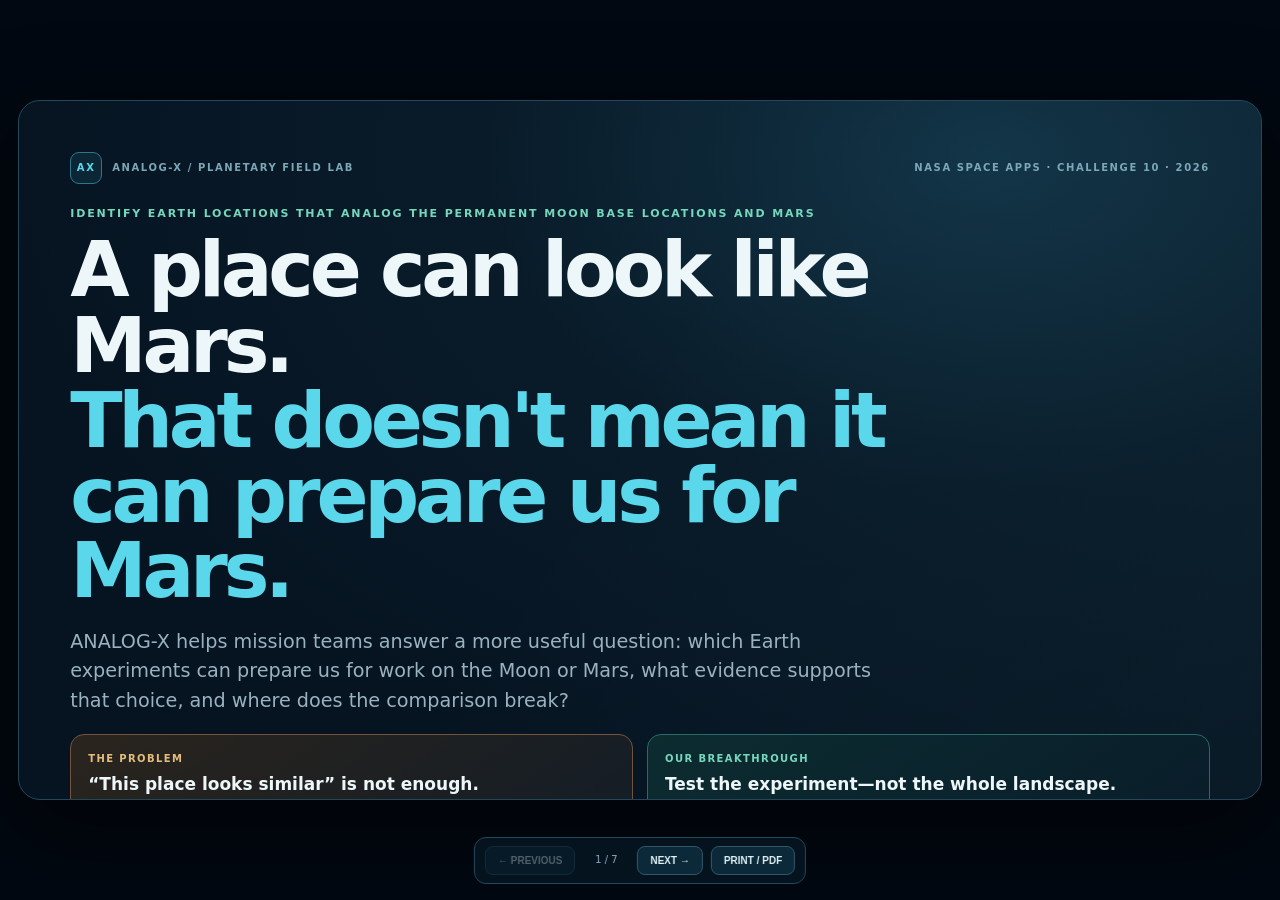
==== demo.html @ 2f02814d "Update demo deck with global discovery and field validation workflow" ====
<!doctype html>
<html lang="en">
<head>
<meta charset="utf-8">
<meta name="viewport" content="width=device-width,initial-scale=1">
<title>ANALOG-X | NASA Space Apps 2026 Demo</title>
<style>
:root{--bg:#061321;--panel:#0a1e2d;--panel2:#0d2637;--line:#1d4358;--text:#edf6f8;--muted:#9ab2bf;--cyan:#5bd7eb;--mint:#75d8bd;--gold:#e4bd7d;--red:#e9a18d}
*{box-sizing:border-box}body{margin:0;background:#020811;color:var(--text);font:clamp(13px,1.15vw,17px)/1.45 Inter,system-ui,-apple-system,"Segoe UI",sans-serif}
.deck{min-height:100svh;display:grid;place-items:center;padding:18px}.slide{display:none;position:relative;overflow:hidden;width:min(1280px,100%);aspect-ratio:16/9;min-height:620px;max-height:calc(100svh - 36px);padding:clamp(30px,4vw,64px);border:1px solid #244759;border-radius:22px;background:radial-gradient(ellipse at 78% 8%,#123447 0,#091b29 37%,#061321 78%);box-shadow:0 28px 90px #0009}.slide.active{display:flex;flex-direction:column}
.slide:before{content:"";position:absolute;inset:0;pointer-events:none;background:linear-gradient(120deg,transparent 45%,#71d8d008 100%)}.slide>*{position:relative}
.topline{display:flex;align-items:center;justify-content:space-between;gap:14px;color:#7ba7b7;font-size:10px;font-weight:850;letter-spacing:.16em;text-transform:uppercase}
.brand{display:flex;align-items:center;gap:10px}.brandmark{display:grid;place-items:center;width:32px;height:32px;border:1px solid #30768a;border-radius:9px;color:var(--cyan);font-weight:900;background:#0b2736}
.kicker{color:var(--mint);font-size:11px;font-weight:900;letter-spacing:.17em;text-transform:uppercase;margin:22px 0 10px}
h1{font-size:clamp(42px,6vw,82px);letter-spacing:-.055em;line-height:.98;margin:0;max-width:900px}
h2{font-size:clamp(28px,3.4vw,47px);letter-spacing:-.04em;line-height:1.05;margin:10px 0 16px}
h3{font-size:clamp(14px,1.55vw,20px);margin:0 0 8px}
p{color:var(--muted);margin:0;line-height:1.55}
.lede{font-size:clamp(15px,1.5vw,21px);max-width:830px;margin-top:18px}
.accent{color:var(--cyan)}.gold{color:var(--gold)}.mint{color:var(--mint)}
.foot{display:flex;align-items:center;justify-content:space-between;gap:15px;margin-top:auto;padding-top:18px;color:#6e91a2;font-size:9px;border-top:1px solid #1b394b}
.grid2{display:grid;grid-template-columns:1fr 1fr;gap:18px;margin-top:18px;min-height:0}.grid3{display:grid;grid-template-columns:repeat(3,1fr);gap:12px;margin-top:18px}.grid4{display:grid;grid-template-columns:repeat(4,1fr);gap:10px;margin-top:20px}
.card{border:1px solid var(--line);border-radius:13px;background:linear-gradient(145deg,#0c2231,#081a28);padding:16px;min-width:0}
.card .eyebrow{color:#77b6c4;font-size:9px;font-weight:900;letter-spacing:.12em;text-transform:uppercase;margin-bottom:7px}
.metric{font-size:clamp(27px,3vw,42px);font-weight:900;letter-spacing:-.05em;color:#e7f4f5}.metric small{font-size:11px;color:#8eabb8;letter-spacing:0;font-weight:600}
.tag{display:inline-flex;border:1px solid #326174;border-radius:999px;padding:5px 9px;color:#9edce6;background:#0b2b3b;font-size:9px;font-weight:850;margin:4px 5px 0 0}
.tag.gold{color:#edcf9a;border-color:#7a623e;background:#302718}.tag.mint{color:#a6e7d4;border-color:#376b61;background:#0d2b29}
.list{display:grid;gap:10px;margin-top:13px}.listitem{display:grid;grid-template-columns:26px 1fr;gap:10px;align-items:start}.num{color:var(--gold);font-weight:900;font-size:12px}.listitem b{display:block;color:#e3f0f3;font-size:12px;margin-bottom:3px}.listitem span{display:block;color:#90aab7;font-size:10px;line-height:1.45}
.imagepair{display:grid;grid-template-columns:1fr 1fr;gap:12px}.imagecard{border:1px solid var(--line);background:#071a27;border-radius:12px;overflow:hidden}.imagecard img{width:100%;height:245px;object-fit:cover;display:block}.imagecard .caption{padding:10px 12px}.caption b{display:block;color:#e4f1f2;font-size:12px}.caption small{display:block;color:#8fa9b4;font-size:9px;margin-top:3px}
.diagram{border:1px solid #1d4358;background:#071a28;border-radius:14px;padding:14px;min-height:100%}.diagram svg{width:100%;height:100%;min-height:220px;display:block}
.table{width:100%;border-collapse:collapse;font-size:10px;margin-top:10px}.table th{color:#8fb0bd;text-align:left;font-size:9px;letter-spacing:.07em;text-transform:uppercase;background:#0a2232}.table th,.table td{padding:10px 9px;border-bottom:1px solid #1d3c4c}.table td{color:#d8e9ed}.table .warn{color:var(--gold)}.note{border-left:3px solid var(--gold);background:#2b2418;padding:10px 13px;color:#e7d0a4;font-size:10px;border-radius:0 8px 8px 0;margin-top:12px}
.uiMock{border:1px solid #2b596c;background:#071a29;border-radius:14px;padding:14px;box-shadow:0 12px 30px #0005}.uiHead{display:flex;justify-content:space-between;gap:8px;border-bottom:1px solid #24475a;padding-bottom:10px}.uiHead b{font-size:10px;letter-spacing:.1em}.uiGrid{display:grid;grid-template-columns:1fr 1fr;gap:8px;margin-top:10px}.uiTile{padding:10px;border:1px solid #23485c;border-radius:8px;background:#0a2232}.uiTile small{color:#8faab6;display:block;font-size:8px}.uiTile b{display:block;color:#def0f3;font-size:11px;margin-top:5px}.pass{color:#8fe2c9!important}.fail{color:#f0c485!important}
.sources{display:flex;flex-wrap:wrap;gap:7px;margin-top:12px}.source{font-size:9px;padding:6px 9px;border:1px solid #28495b;border-radius:6px;color:#a6c0ca;background:#0a2030}
.controls{position:fixed;bottom:16px;left:50%;transform:translateX(-50%);display:flex;align-items:center;gap:8px;padding:8px 10px;border-radius:12px;border:1px solid #24495b;background:#061522ee;backdrop-filter:blur(12px);z-index:5}
.controls button{border:1px solid #31586a;background:#0c2939;color:#dff1f4;border-radius:8px;padding:8px 12px;font-size:10px;font-weight:850;cursor:pointer}.controls button:disabled{opacity:.35;cursor:not-allowed}.count{color:#91aeba;font-size:10px;min-width:46px;text-align:center}
a{color:#82e1ec;text-decoration:none}a:hover{text-decoration:underline}
@media(max-width:800px){.deck{padding:0}.slide{aspect-ratio:auto;min-height:100svh;max-height:none;border-radius:0;padding:24px 18px 90px}.grid2,.grid3,.grid4{grid-template-columns:1fr 1fr}.imagecard img{height:170px}.topline{font-size:8px}.uiGrid{grid-template-columns:1fr 1fr}}
@media(max-width:520px){.grid2,.grid3,.grid4,.imagepair{grid-template-columns:1fr}.metric{font-size:29px}.slide{padding:22px 16px 92px}.foot{font-size:8px}}
/* Legacy print rules superseded by robust export rules below. */

/* Judge-first narrative components */
.storySplit{display:grid;grid-template-columns:1fr 1fr;gap:14px;margin-top:18px}
.storyPanel{border:1px solid var(--line);border-radius:14px;padding:17px;background:linear-gradient(145deg,#0d2637,#081a28);min-width:0}
.storyPanel.problem{border-color:#72543d;background:linear-gradient(145deg,#2a241d,#111c27)}
.storyPanel.breakthrough{border-color:#2b6a68;background:linear-gradient(145deg,#0c2c30,#091b29)}
.storyLabel{font-size:10px;letter-spacing:.14em;font-weight:900;color:var(--gold);margin-bottom:8px}
.storyPanel.breakthrough .storyLabel{color:var(--mint)}
.storyPanel h3{font-size:17px;line-height:1.22;margin:0 0 8px;color:#edf6f8}
.storyPanel p{font-size:12px;line-height:1.55;color:#a9c0cb}
.statstrip{display:grid;grid-template-columns:repeat(4,1fr);gap:9px;margin-top:14px}
.statbox{border:1px solid #24485a;border-radius:10px;background:#071a28;padding:10px 12px}
.statbox b{display:block;font-size:25px;letter-spacing:-.04em;color:#eaf6f7}
.statbox span{display:block;font-size:9px;color:#96b0bc;margin-top:2px}
.siteThumbs{display:grid;grid-template-columns:repeat(4,1fr);gap:9px;margin-top:13px}
.siteThumb{overflow:hidden;border:1px solid #294d60;border-radius:10px;background:#071a27}
.siteThumb img{width:100%;height:105px;object-fit:cover;display:block}
.siteThumb b{display:block;padding:7px 8px 1px;font-size:10px;color:#e4f1f3}
.siteThumb small{display:block;padding:0 8px 8px;font-size:8px;color:#91aab6}
.siteColumns{display:grid;grid-template-columns:1fr 1fr;gap:12px;margin-top:14px}
.cleanList{display:grid;gap:8px;margin-top:10px}
.cleanItem{display:flex;gap:9px;align-items:flex-start;color:#b3c8d1;font-size:11px;line-height:1.4}
.cleanItem strong{color:#edf5f6}
.dot{width:7px;height:7px;flex:0 0 7px;border-radius:50%;background:var(--mint);margin-top:5px}
.dataGrid{display:grid;grid-template-columns:repeat(2,1fr);gap:11px;margin-top:15px}
.dataCard{border:1px solid var(--line);border-radius:12px;background:linear-gradient(145deg,#0c2231,#081a28);padding:14px;min-width:0}
.dataCard .dataTitle{font-size:11px;font-weight:900;letter-spacing:.08em;color:#8ed8e1;text-transform:uppercase}
.dataCard .dataMetric{font-size:26px;font-weight:900;letter-spacing:-.04em;margin:5px 0;color:#edf6f7}
.dataCard p{font-size:10px;line-height:1.45}
.flowSteps{display:grid;grid-template-columns:repeat(4,1fr);gap:8px;margin:15px 0}
.flowStep{border:1px solid #275064;background:#071b29;border-radius:10px;padding:12px}
.flowStep .stepNo{color:var(--gold);font-size:10px;font-weight:900;letter-spacing:.1em}
.flowStep b{display:block;font-size:12px;color:#e5f2f4;margin:5px 0}
.flowStep span{font-size:9px;color:#9db4bf;line-height:1.35;display:block}
.trackGrid{display:grid;grid-template-columns:repeat(3,1fr);gap:7px;margin-top:10px}
.trackPill{border:1px solid #26495b;background:#0a2030;border-radius:8px;padding:8px;font-size:9px;color:#c2d6de;line-height:1.3}
.exampleBox{border-left:3px solid var(--gold);background:#282318;border-radius:0 10px 10px 0;padding:12px 14px;margin-top:13px}
.exampleBox b{font-size:11px;color:#f0d5a3;display:block;margin-bottom:5px}
.exampleBox p{font-size:10px;color:#d9c9a8}
.compareTargets{display:grid;grid-template-columns:1fr 1fr;gap:9px;margin:12px 0}
.targetBox{border:1px solid #2a5366;background:#071b29;padding:12px;border-radius:10px}
.targetBox small{display:block;color:#86b6c5;font-size:9px;letter-spacing:.12em;font-weight:900}
.targetBox b{display:block;font-size:16px;color:#e8f4f5;margin:4px 0}
.targetBox span{font-size:9px;color:#98b1bd}
.agentGrid{display:grid;grid-template-columns:1fr 1fr;gap:8px;margin-top:12px}
.agentTile{border:1px solid #2a5061;border-radius:10px;background:#081c2a;padding:10px}
.agentTile small{display:block;color:#e6c58f;font-weight:900;font-size:9px}
.agentTile b{display:block;color:#e5f2f4;font-size:11px;margin:4px 0}
.agentTile span{display:block;color:#9eb5bf;font-size:9px;line-height:1.35}
.workflow{display:grid;grid-template-columns:repeat(4,1fr);gap:7px;margin:12px 0}
.workflow div{background:#0a2231;border:1px solid #294e60;border-radius:8px;padding:9px;text-align:center}
.workflow b{display:block;color:#e4f1f3;font-size:10px}
.workflow small{display:block;color:#91abb7;font-size:8px;margin-top:4px}
.requireGrid{display:grid;gap:7px;margin-top:12px}
.requireRow{display:grid;grid-template-columns:1.1fr 1.7fr auto;gap:10px;align-items:center;padding:9px 11px;border:1px solid #25475a;border-radius:9px;background:#081c2a}
.requireRow b{font-size:10px;color:#e7f1f4}
.requireRow span{font-size:9px;color:#a9bec8;line-height:1.35}
.requireRow em{font-style:normal;font-size:8px;font-weight:900;letter-spacing:.05em;color:#9fe4ca;border:1px solid #376d5d;border-radius:20px;padding:4px 7px;white-space:nowrap}
.limitLine{border-left:3px solid var(--gold);background:#272218;color:#e1d0ab;padding:10px 12px;border-radius:0 8px 8px 0;font-size:9px;line-height:1.45;margin-top:11px}
.judgeLenses{display:grid;grid-template-columns:repeat(5,1fr);gap:6px;margin-top:11px}
.judgeLens{background:#0a2230;border:1px solid #27495b;border-radius:8px;padding:8px}
.judgeLens b{display:block;color:#92d9df;font-size:9px}
.judgeLens span{display:block;color:#9fb6c0;font-size:8px;line-height:1.3;margin-top:4px}
@media(max-width:800px){.storySplit,.siteColumns{grid-template-columns:1fr}.statstrip{grid-template-columns:repeat(2,1fr)}.siteThumbs{grid-template-columns:repeat(2,1fr)}.flowSteps{grid-template-columns:repeat(2,1fr)}.dataGrid{grid-template-columns:1fr}.trackGrid{grid-template-columns:repeat(2,1fr)}.requireRow{grid-template-columns:1fr;gap:4px}.judgeLenses{grid-template-columns:repeat(2,1fr)}.workflow{grid-template-columns:repeat(2,1fr)}}

@page{size:13.333in 7.5in;margin:0}
@media print{
 html,body{width:13.333in!important;height:auto!important;margin:0!important;padding:0!important;background:#061321!important;color:#edf6f8!important;-webkit-print-color-adjust:exact!important;print-color-adjust:exact!important}
 body{font-size:10pt!important}
 .deck{display:block!important;width:13.333in!important;min-height:0!important;margin:0!important;padding:0!important}
 .slide,.slide.active{display:flex!important;flex-direction:column!important;position:relative!important;box-sizing:border-box!important;width:13.333in!important;height:7.5in!important;min-height:0!important;max-height:none!important;aspect-ratio:auto!important;margin:0!important;padding:.34in .42in .28in!important;overflow:hidden!important;border:0!important;border-radius:0!important;box-shadow:none!important;break-after:page!important;page-break-after:always!important}
 .slide:last-child{break-after:auto!important;page-break-after:auto!important}
 .slide>*{flex-shrink:0}
 .topline{font-size:7pt!important;letter-spacing:.12em!important}.brandmark{width:25px!important;height:25px!important}
 .kicker{font-size:7.5pt!important;margin:11px 0 6px!important}
 h1{font-size:36pt!important;line-height:.98!important}h2{font-size:24pt!important;line-height:1.02!important;margin:5px 0 8px!important}h3{font-size:11pt!important;margin-bottom:5px!important}
 p{font-size:8pt!important;line-height:1.35!important}.lede{font-size:10pt!important;line-height:1.35!important;margin-top:9px!important}
 .storySplit{gap:8px!important;margin-top:9px!important}.storyPanel{padding:10px!important}.storyLabel{font-size:7pt!important;margin-bottom:4px!important}.storyPanel h3{font-size:10pt!important;margin-bottom:4px!important}.storyPanel p{font-size:7.3pt!important;line-height:1.3!important}
 .statstrip{gap:6px!important;margin-top:8px!important}.statbox{padding:6px 8px!important}.statbox b{font-size:17pt!important}.statbox span{font-size:6.5pt!important}
 .siteColumns{gap:8px!important;margin-top:8px!important}.card{padding:9px!important}.card .eyebrow,.eyebrow{font-size:6.5pt!important;margin-bottom:4px!important}.cleanList{gap:5px!important;margin-top:6px!important}.cleanItem{font-size:7pt!important;line-height:1.25!important;gap:6px!important}
 .siteThumbs{gap:6px!important;margin-top:7px!important}.siteThumb img{height:68px!important}.siteThumb b{font-size:7pt!important;padding:4px 5px 0!important}.siteThumb small{font-size:5.5pt!important;padding:0 5px 4px!important}
 .sources{gap:4px!important;margin-top:6px!important}.tag{font-size:6pt!important;padding:3px 6px!important;margin:2px!important}
 .dataGrid{gap:7px!important;margin-top:8px!important}.dataCard{padding:9px!important}.dataCard .dataTitle{font-size:7pt!important}.dataCard .dataMetric{font-size:17pt!important;margin:3px 0!important}.dataCard p{font-size:6.8pt!important;line-height:1.25!important}
 .flowSteps{gap:5px!important;margin:8px 0!important}.flowStep{padding:7px!important}.flowStep .stepNo{font-size:6.5pt!important}.flowStep b{font-size:8pt!important;margin:3px 0!important}.flowStep span{font-size:6.2pt!important;line-height:1.2!important}
 .trackGrid{gap:4px!important;margin-top:6px!important}.trackPill{font-size:6.2pt!important;padding:5px!important}
 .compareTargets{gap:5px!important;margin:6px 0!important}.targetBox{padding:7px!important}.targetBox small{font-size:6pt!important}.targetBox b{font-size:10pt!important;margin:2px 0!important}.targetBox span{font-size:6pt!important}
 .agentGrid{gap:5px!important;margin-top:7px!important}.agentTile{padding:7px!important}.agentTile small{font-size:6pt!important}.agentTile b{font-size:7.5pt!important;margin:2px 0!important}.agentTile span{font-size:6pt!important;line-height:1.2!important}
 .workflow{gap:4px!important;margin:7px 0!important}.workflow div{padding:6px!important}.workflow b{font-size:7pt!important}.workflow small{font-size:5.7pt!important;margin-top:2px!important}
 .requireGrid{gap:4px!important;margin-top:7px!important}.requireRow{padding:6px 7px!important;gap:6px!important}.requireRow b{font-size:6.8pt!important}.requireRow span{font-size:6.1pt!important;line-height:1.2!important}.requireRow em{font-size:5.5pt!important;padding:3px 5px!important}
 .judgeLenses{gap:4px!important;margin-top:7px!important}.judgeLens{padding:5px!important}.judgeLens b{font-size:6pt!important}.judgeLens span{font-size:5.5pt!important;line-height:1.2!important;margin-top:2px!important}
 .note,.limitLine{font-size:6.3pt!important;line-height:1.25!important;padding:6px 8px!important;margin-top:6px!important}
 .foot{font-size:6pt!important;line-height:1.2!important;padding-top:6px!important;margin-top:auto!important;gap:8px!important}.foot a{color:#82e1ec!important}
 .controls{display:none!important}a{text-decoration:none!important}
}
</style>
</head>
<body>
<div class="deck">
<section class="slide active">
 <div class="topline"><div class="brand"><div class="brandmark">AX</div><span>ANALOG-X / PLANETARY FIELD LAB</span></div><span>NASA SPACE APPS · CHALLENGE 10 · 2026</span></div>
 <div class="kicker">Identify Earth locations that analog the permanent Moon base locations and Mars</div>
 <h1>A place can look like Mars.<br><span class="accent">That doesn't mean it can prepare us for Mars.</span></h1>
 <p class="lede">ANALOG-X helps mission teams answer a more useful question: which Earth experiments can prepare us for work on the Moon or Mars, what evidence supports that choice, and where does the comparison break?</p>
 <div class="storySplit">
  <div class="storyPanel problem"><div class="storyLabel">THE PROBLEM</div><h3>“This place looks similar” is not enough.</h3><p>Earth analog sites are valuable rehearsal grounds, but they are not always fully characterized. A visual match alone cannot tell a team which method transfers, what the data actually proves, or what still needs to be measured.</p></div>
  <div class="storyPanel breakthrough"><div class="storyLabel">OUR BREAKTHROUGH</div><h3>Test the experiment—not the whole landscape.</h3><p>ANALOG-X connects Earth and planetary evidence to specific field tasks. Its ATFA framework shows what can be rehearsed, what cannot be transferred, and the next evidence needed.</p></div>
 </div>
 <div class="statstrip">
  <div class="statbox"><b>10</b><span>curated Earth study sites</span></div>
  <div class="statbox"><b>41</b><span>experiment pathways</span></div>
  <div class="statbox"><b>9</b><span>research tracks</span></div>
  <div class="statbox"><b>4</b><span>offline evidence specialists</span></div>
 </div>
 <div class="foot"><span>BUILT BY MUHAMMAD USMAN MUGHAL · TEAM X Æ A-Xii · <a href="https://usmanmughal96.github.io/analog-x/">OPEN LIVE PLATFORM ↗</a></span><span>01 / 07</span></div>
</section>
<section class="slide">
 <div class="topline"><div class="brand"><div class="brandmark">AX</div><span>01 / EARTH ANALOG DISCOVERY ATLAS</span></div><span>10 CURATED ENVIRONMENTS</span></div>
 <div class="kicker">A real search space: local candidates plus global reference environments</div>
 <h2>Ten Earth environments. <span class="gold">Four Pakistan field leads.</span></h2>
 <div class="siteColumns">
  <div class="card">
   <div class="eyebrow">Pakistan · under-characterized candidate leads</div>
   <div class="cleanList">
    <div class="cleanItem"><i class="dot"></i><span><strong>Chagai small salt playas</strong> — evaporite and dry-playa mapping rehearsal</span></div>
    <div class="cleanItem"><i class="dot"></i><span><strong>Hamun-i-Mashkel</strong> — closed-basin and wet–dry process study</span></div>
    <div class="cleanItem"><i class="dot"></i><span><strong>Koh-i-Sultan</strong> — volcanic landform and alteration-mapping methods</span></div>
    <div class="cleanItem"><i class="dot"></i><span><strong>Hispar Glacier</strong> — cryosphere and ice/debris remote-sensing methods</span></div>
   </div>
  </div>
  <div class="card">
   <div class="eyebrow">Global · established comparison environments</div>
   <div class="cleanList">
    <div class="cleanItem"><i class="dot"></i><span><strong>Dallol, Ethiopia</strong> — geothermal / evaporitic</span></div>
    <div class="cleanItem"><i class="dot"></i><span><strong>Atacama, Chile</strong> — hyper-arid desert</span></div>
    <div class="cleanItem"><i class="dot"></i><span><strong>McMurdo Dry Valleys</strong> — polar dry terrain</span></div>
    <div class="cleanItem"><i class="dot"></i><span><strong>Haughton, Canada</strong> — impact structure</span></div>
    <div class="cleanItem"><i class="dot"></i><span><strong>Iceland</strong> — volcanic landscapes</span></div>
    <div class="cleanItem"><i class="dot"></i><span><strong>Death Valley, USA</strong> — arid desert systems</span></div>
   </div>
  </div>
 </div>
 <div class="siteThumbs">
  <div class="siteThumb"><img src="./data/pakistan/quicklooks/chagai_small_playas.png" alt="Chagai salt playa satellite preview"><b>Chagai playas</b><small>Sentinel-2 true-colour preview</small></div>
  <div class="siteThumb"><img src="./data/pakistan/quicklooks/hamun_i_mashkel.png" alt="Hamun-i-Mashkel satellite preview"><b>Hamun-i-Mashkel</b><small>Sentinel-2 true-colour preview</small></div>
  <div class="siteThumb"><img src="./data/pakistan/quicklooks/koh_i_sultan.png" alt="Koh-i-Sultan satellite preview"><b>Koh-i-Sultan</b><small>Sentinel-2 true-colour preview</small></div>
  <div class="siteThumb"><img src="./data/pakistan/quicklooks/hispar_glacier.png" alt="Hispar Glacier satellite preview"><b>Hispar Glacier</b><small>Sentinel-2 true-colour preview</small></div>
 </div>
 <div class="sources"><span class="tag">Moon reference: Shackleton Rim</span><span class="tag">Mars reference: Nili Patera</span><span class="tag gold">Candidates ≠ field-validated analogs</span></div>
 <div class="foot"><span>Four Pakistan sites are candidate leads; six global sites provide comparison context. Coordinates are study references, not surveyed boundaries.</span><span>02 / 07</span></div>
</section>
<section class="slide">
 <div class="topline"><div class="brand"><div class="brandmark">AX</div><span>02 / OPEN-DATA EVIDENCE ENGINE</span></div><span>TRACEABLE INPUTS · VISIBLE LIMITS</span></div>
 <div class="kicker">We assembled a multi-source evidence stack—not just pins on a map</div>
 <h2>Earth, Moon and Mars data in <span class="accent">one inspectable workflow.</span></h2>
 <div class="dataGrid">
  <div class="dataCard"><div class="dataTitle">Earth environment</div><div class="dataMetric">10 NASA POWER profiles</div><p>Temperature, humidity, wind, rainfall and solar climatology for all ten Earth study sites. Sentinel-2 L2A scene discovery adds dated satellite context across the site windows.</p></div>
  <div class="dataCard"><div class="dataTitle">Regional terrain discovery</div><div class="dataMetric">7,290 Earth windows</div><p>Ten existing Copernicus DEM areas are subdivided into overlapping 5.55 km windows at approximately 925 m support. A separate ~30 m Earth-only parent-area roughness summary preserves detail lost in aggregation; it does not enter the planetary score.</p></div>
  <div class="dataCard"><div class="dataTitle">Planetary comparison windows</div><div class="dataMetric">729 Moon · 21 Mars</div><p>Local windows are compared with Shackleton LOLA and Nili Patera MOLA profiles. Diviner thermal summaries cover 6,823 lunar triangles (median 2 cm average: 103.786 K; annual max surface: 238.568 K).</p></div>
  <div class="dataCard"><div class="dataTitle">NASA archive discovery</div><div class="dataMetric">20 browse images · 500 metadata records</div><p>MODIS browse previews are indexed for ten Earth sites. PDS observational product metadata is catalogued across six queries for planetary-data discovery.</p></div>
  <div class="dataCard"><div class="dataTitle">Global discovery & environmental context</div><div class="dataMetric">GLO-90 worldwide land tiles</div><p>A 24-shard pipeline screens public Copernicus GLO-90 terrain tiles beyond the ten regional study seeds. A second stage enriches retained candidates with 2023 global 10 m land-cover classes. Tile coverage, failed tiles and per-window data coverage are exposed; the scan is not called complete until the full available land-tile inventory is processed.</p></div>
 </div>
 <div class="storySplit" style="margin-top:12px">
  <div class="storyPanel"><div class="storyLabel">WHAT THIS GIVES THE JUDGE</div><h3>Two scales of discovery.</h3><p>The reproducible regional release scans 7,290 Earth sub-windows and tests ranking sensitivity with 500 weight draws. A separate GLO-90 global pipeline expands candidate discovery beyond the ten regional seeds and exposes its true tile coverage and failures.</p></div>
  <div class="storyPanel problem"><div class="storyLabel">WHAT WE DO NOT PRETEND</div><h3>Evidence types stay separate.</h3><p>MODIS JPEGs are previews, not calibrated temperature arrays. PDS/CMR catalogue entries are metadata, not decoded science products. 2023 land-cover classes are model predictions, not lithology. The ~925 m terrain grid is not rover-scale hazard data, and no candidate is field-validated without observed evidence and independent review.</p></div>
 </div>
 <div class="foot"><span>Sources include NASA POWER, NASA CMR / MODIS, NASA PDS, MOLA, LOLA, Diviner, Copernicus DEM and Copernicus Sentinel-2.</span><span>03 / 07</span></div>
</section>
<section class="slide">
 <div class="topline"><div class="brand"><div class="brandmark">AX</div><span>03 / THE BREAKTHROUGH · ATFA</span></div><span>41 PATHWAYS · 9 TRACKS</span></div>
 <div class="kicker">Analog Transferability & Failure Analysis</div>
 <h2>Don't ask “does it look like Mars?”<br><span class="gold">Ask “what can we actually rehearse here?”</span></h2>
 <p class="lede" style="font-size:13px;margin-top:8px">ATFA changes the unit of comparison from an entire landscape to a named experiment or field method—and makes the limits visible.</p>
 <div class="flowSteps">
  <div class="flowStep"><div class="stepNo">01 · DEFINE</div><b>Choose the task</b><span>What instrument, method or field process must the team rehearse?</span></div>
  <div class="flowStep"><div class="stepNo">02 · TEST</div><b>Check the evidence</b><span>Which site data and planetary references support the comparison?</span></div>
  <div class="flowStep"><div class="stepNo">03 · EXPOSE</div><b>Find the failure boundary</b><span>Which gravity, atmosphere, material or scale differences break transfer?</span></div>
  <div class="flowStep"><div class="stepNo">04 · IMPROVE</div><b>Name the next measurement</b><span>What field or lab evidence is still needed before relying on it?</span></div>
 </div>
 <div class="siteColumns">
  <div class="card">
   <div class="eyebrow">41 site-specific experiment pathways</div>
   <div class="trackGrid">
    <div class="trackPill">Terrain & mobility</div><div class="trackPill">Spectral ground truth</div><div class="trackPill">Evaporite processes</div>
    <div class="trackPill">Cryosphere remote sensing</div><div class="trackPill">Volcanic morphology</div><div class="trackPill">Dust processes</div>
    <div class="trackPill">Impact geology</div><div class="trackPill">Biosignature & contamination control</div><div class="trackPill">Human & robotic operations</div>
   </div>
  </div>
  <div class="card">
   <div class="eyebrow">Worked example · Chagai salt playas</div>
   <h3>Useful for rehearsing evaporite / playa mapping methods.</h3>
   <div class="cleanList">
    <div class="cleanItem"><i class="dot"></i><span><strong>Can rehearse:</strong> satellite-to-ground mapping workflow, sampling design and evidence logging.</span></div>
    <div class="cleanItem"><i class="dot"></i><span><strong>Cannot conclude:</strong> matching Martian mineralogy, brine, subsurface chemistry or resource abundance.</span></div>
    <div class="cleanItem"><i class="dot"></i><span><strong>Next evidence:</strong> field spectra, sediment-facies observations and laboratory mineral/chemistry tests.</span></div>
   </div>
  </div>
 </div>
 <div class="foot"><span>ATFA classes are transparent qualitative research-triage rules—not probabilities, a universal similarity score or NASA certification.</span><span>04 / 07</span></div>
</section>
<section class="slide">
 <div class="topline"><div class="brand"><div class="brandmark">AX</div><span>04 / MISSION REHEARSAL LAB</span></div><span>FROM SITE DATA TO FIELD PLAN</span></div>
 <div class="kicker">A mission team needs more than a list of similar places</div>
 <h2>Turn a candidate environment into a <span class="accent">specific rehearsal plan.</span></h2>
 <div class="siteColumns">
  <div class="card">
   <div class="eyebrow">Compare Earth with a real planetary reference</div>
   <div class="compareTargets">
    <div class="targetBox"><small>MOON</small><b>Shackleton Rim</b><span>LOLA terrain + Diviner thermal context</span></div>
    <div class="targetBox"><small>MARS</small><b>Nili Patera</b><span>MOLA terrain reference</span></div>
   </div>
   <div class="cleanList">
    <div class="cleanItem"><i class="dot"></i><span>Compare median slope, upper-range slope and local relief at approximately matched regional support.</span></div>
    <div class="cleanItem"><i class="dot"></i><span>See evidence coverage and missing cells instead of hiding data gaps.</span></div>
    <div class="cleanItem"><i class="dot"></i><span>Inspect separate 3D terrain surfaces while retaining each body's own elevation reference.</span></div>
   </div>
  </div>
  <div class="card">
   <div class="eyebrow">What a researcher can take away</div>
   <div class="cleanList">
    <div class="cleanItem"><i class="dot"></i><span><strong>Mission-specific selection:</strong> compare candidate Earth sites for a named Moon or Mars field task.</span></div>
    <div class="cleanItem"><i class="dot"></i><span><strong>Campaign timing:</strong> derive low-precipitation months from NASA POWER climatology as a planning signal.</span></div>
    <div class="cleanItem"><i class="dot"></i><span><strong>Field preparation:</strong> generate task protocols, station steps, instrument checks and equipment checklists.</span></div>
    <div class="cleanItem"><i class="dot"></i><span><strong>Reviewable output:</strong> export a mission experiment brief as JSON for sharing or further analysis.</span></div>
   </div>
   <div class="note">These are regional reconnaissance and rehearsal-planning functions—not a landing-site ranking, rover-trafficability model or safety certification.</div>
  </div>
 </div>
 <div class="foot"><span>Terrain support is approximately 925 m: useful for regional comparison, not rover-scale roughness or local engineering.</span><span>05 / 07</span></div>
</section>
<section class="slide">
 <div class="topline"><div class="brand"><div class="brandmark">AX</div><span>05 / AGENT BAY + OFFLINE FIELD OPERATIONS</span></div><span>DETERMINISTIC CORE · OPTIONAL CLOUD</span></div>
 <div class="kicker">Designed to keep useful work possible in remote field conditions</div>
 <h2>Four evidence specialists. <span class="accent">A field notebook that works offline.</span></h2>
 <div class="siteColumns">
  <div class="card">
   <div class="eyebrow">Agent Bay · four deterministic specialists</div>
   <div class="agentGrid">
    <div class="agentTile"><small>01</small><b>Terrain Morphology</b><span>Checks processed terrain shape and scale limits.</span></div>
    <div class="agentTile"><small>02</small><b>Climate & Campaign</b><span>Reviews climate context and field-planning signals.</span></div>
    <div class="agentTile"><small>03</small><b>Surface Spectral Context</b><span>Reviews satellite surface context without claiming mineral identification.</span></div>
    <div class="agentTile"><small>04</small><b>Evidence Integrity</b><span>Checks provenance, missing layers and overclaim risk.</span></div>
   </div>
   <div class="note">The core review runs locally without an LLM or API key. The optional cloud Mission Director is not required for core assessments.</div>
  </div>
  <div class="card">
   <div class="eyebrow">Field Evidence Passport · capture → keep → export</div>
   <div class="workflow">
    <div><b>Observe</b><small>GNSS position, notes, method</small></div>
    <div><b>Record</b><small>Units, time, optional photos</small></div>
    <div><b>Store</b><small>On-device IndexedDB</small></div>
    <div><b>Export</b><small>JSON · CSV · GeoJSON</small></div>
   </div>
   <div class="cleanList">
    <div class="cleanItem"><i class="dot"></i><span><strong>PWA offline mode:</strong> app shell and science pack are cached after the first connected install.</span></div>
    <div class="cleanItem"><i class="dot"></i><span><strong>Dedicated Field Validation Kit:</strong> offline station capture for GNSS accuracy, calibrated instruments, photos, sample chain-of-custody, permissions, safety, uncertainty and independent review; export JSON/CSV for the evidence ledger.</span></div>
    <div class="cleanItem"><i class="dot"></i><span><strong>Field School:</strong> four guided scenarios teach evidence quality and transferability limits.</span></div>
    <div class="cleanItem"><i class="dot"></i><span><strong>Optional shared backend:</strong> FastAPI + PostgreSQL source and Docker deployment path are included.</span></div>
   </div>
   <div class="limitLine">The public portal is static hosting. A live shared API/database still requires owner-provisioned hosting, credentials and TLS; it is not claimed as an already deployed public service.</div>
  </div>
 </div>
 <div class="foot"><span>Offline operation uses the bundled release snapshot; fresh satellite retrieval and live map layers need connectivity.</span><span>06 / 07</span></div>
</section>
<section class="slide">
 <div class="topline"><div class="brand"><div class="brandmark">AX</div><span>06 / CHALLENGE FIT · IMPACT · VALIDATION</span></div><span>WHAT IS DELIVERED — AND WHAT REMAINS OPEN</span></div>
 <div class="kicker">A direct response to the official challenge brief</div>
 <h2>What the challenge asked for. <span class="mint">What judges can inspect.</span></h2>
 <div class="requireGrid">
  <div class="requireRow"><b>Use open Earth, Moon & Mars data</b><span>NASA and partner datasets connected through the evidence engine: climate, imagery, terrain and planetary references.</span><em>DELIVERED</em></div>
  <div class="requireRow"><b>Identify and characterize analog environments</b><span>Ten curated Earth study/reference regions and 7,290 regional terrain windows are delivered. A separate worldwide Copernicus GLO-90 tile scanner extends discovery beyond those seeds, with tile-level completion checks; the global release is only described as complete when its full land-tile inventory is processed.</span><em>REGIONAL + GLOBAL PIPELINE</em></div>
  <div class="requireRow"><b>Surface candidate terrestrial analogs</b><span>Four Pakistan candidate leads, six global references and a separate GLO-90 global candidate pipeline. Retained candidates can carry 2023 global land-cover context, source-item provenance and terrain feature diagnostics. Pakistan candidates remain field leads until ground observations are independently reviewed.</span><em>BOUNDED / EVIDENCE-GATED</em></div>
  <div class="requireRow"><b>Present findings as a map, visualization or tool</b><span>Live Evidence Operations atlas, 7,290-window regional scan with ATFA rehearsal dossiers, terrain views, evidence charts and exportable experiment briefs.</span><em>DELIVERED</em></div>
 </div>
 <div class="storySplit" style="margin-top:11px">
  <div class="storyPanel breakthrough"><div class="storyLabel">WHY THIS IS DIFFERENT</div><h3>From “Mars-like place” to “testable mission rehearsal.”</h3><p>ANALOG-X does not hide uncertainty behind one score. It tells researchers what a site may help test, what it cannot prove, and what data to collect next.</p></div>
  <div class="storyPanel problem"><div class="storyLabel">SCIENTIFIC BOUNDARIES</div><h3>What remains for the next validation phase.</h3><p>Field mineralogy and chemistry, ground-truth station campaigns, higher-resolution rover-scale terrain, authoritative lunar illumination / PSR analysis, cave environments and actual ISRU resource abundance are not established in this release.</p></div>
 </div>
 <div class="judgeLenses">
  <div class="judgeLens"><b>IMPACT</b><span>Better experiment and field-site decisions</span></div>
  <div class="judgeLens"><b>CREATIVITY</b><span>ATFA's experiment-level failure audit</span></div>
  <div class="judgeLens"><b>VALIDITY</b><span>Provenance, scale and uncertainty shown</span></div>
  <div class="judgeLens"><b>RELEVANCE</b><span>Directly answers the analog-site brief</span></div>
  <div class="judgeLens"><b>PRESENTATION</b><span>Working portal + inspectable science module</span></div>
 </div>
 <div class="foot"><span>LIVE DEMO: <a href="https://usmanmughal96.github.io/analog-x/">Portal</a> · <a href="https://usmanmughal96.github.io/analog-x/global-discovery.html">Global engine</a> · <a href="https://usmanmughal96.github.io/analog-x/discovery.html">Regional scan</a> · <a href="https://usmanmughal96.github.io/analog-x/field-validation.html">Field kit</a> · <a href="https://usmanmughal96.github.io/analog-x/transferability.html">ATFA</a> · <a href="https://github.com/usmanmughal96/analog-x">Source code</a> · <a href="https://www.spaceappschallenge.org/2026/challenges/permanent-moon-base-locations-and-mars/">Official challenge</a></span><span>07 / 07</span></div>
</section>
</div>
<div class="controls"><button id="prev" disabled>← PREVIOUS</button><span class="count" id="count">1 / 7</span><button id="next">NEXT →</button><button onclick="window.print()">PRINT / PDF</button></div>
<script>
const slides=[...document.querySelectorAll(".slide")];let current=0;
function move(delta){slides[current].classList.remove("active");current=Math.max(0,Math.min(slides.length-1,current+delta));slides[current].classList.add("active");document.getElementById("count").textContent=(current+1)+" / "+slides.length;document.getElementById("prev").disabled=current===0;document.getElementById("next").disabled=current===slides.length-1;}
document.getElementById("prev").addEventListener("click",()=>move(-1));document.getElementById("next").addEventListener("click",()=>move(1));
document.addEventListener("keydown",e=>{if(e.key==="ArrowRight"||e.key===" "){e.preventDefault();move(1);}if(e.key==="ArrowLeft")move(-1);});
</script>
</body>
</html>
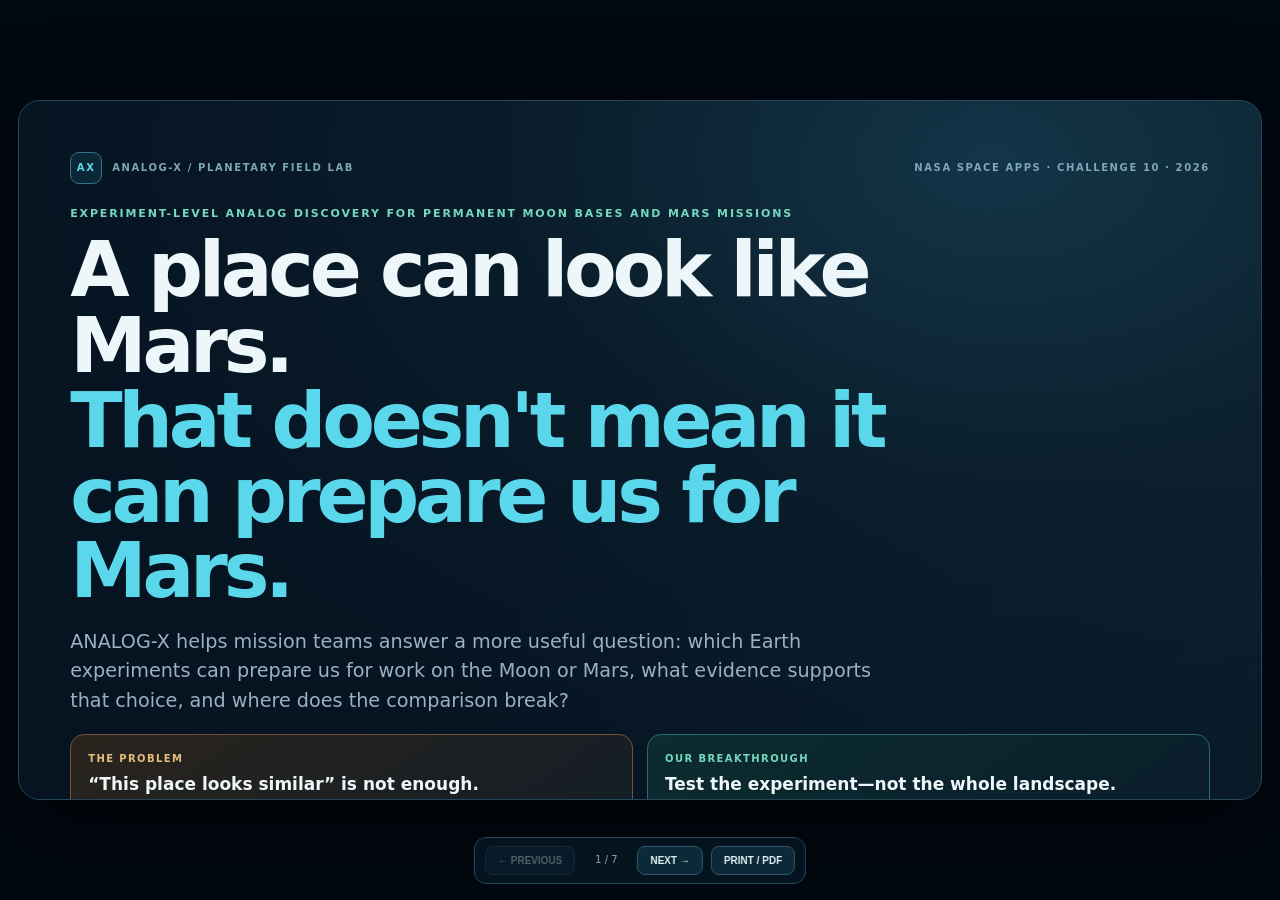
==== commit 3030c8c7: "Refresh seven-slide demo with current evidence and validation status" ====
--- a/demo.html
+++ b/demo.html
@@ -3,6 +3,7 @@
 <head>
 <meta charset="utf-8">
 <meta name="viewport" content="width=device-width,initial-scale=1">
+<meta name="description" content="Seven-slide ANALOG-X project walkthrough: experiment-level planetary analog research, Pakistan field candidates, multi-source evidence, ATFA, global discovery and scientific validation boundaries.">
 <title>ANALOG-X | NASA Space Apps 2026 Demo</title>
 <style>
 :root{--bg:#061321;--panel:#0a1e2d;--panel2:#0d2637;--line:#1d4358;--text:#edf6f8;--muted:#9ab2bf;--cyan:#5bd7eb;--mint:#75d8bd;--gold:#e4bd7d;--red:#e9a18d}
@@ -137,7 +138,7 @@
 <div class="deck">
 <section class="slide active">
  <div class="topline"><div class="brand"><div class="brandmark">AX</div><span>ANALOG-X / PLANETARY FIELD LAB</span></div><span>NASA SPACE APPS · CHALLENGE 10 · 2026</span></div>
- <div class="kicker">Identify Earth locations that analog the permanent Moon base locations and Mars</div>
+ <div class="kicker">Experiment-level analog discovery for permanent Moon bases and Mars missions</div>
  <h1>A place can look like Mars.<br><span class="accent">That doesn't mean it can prepare us for Mars.</span></h1>
  <p class="lede">ANALOG-X helps mission teams answer a more useful question: which Earth experiments can prepare us for work on the Moon or Mars, what evidence supports that choice, and where does the comparison break?</p>
  <div class="storySplit">
@@ -194,13 +195,13 @@
  <div class="dataGrid">
   <div class="dataCard"><div class="dataTitle">Earth environment</div><div class="dataMetric">10 NASA POWER profiles</div><p>Temperature, humidity, wind, rainfall and solar climatology for all ten Earth study sites. Sentinel-2 L2A scene discovery adds dated satellite context across the site windows.</p></div>
   <div class="dataCard"><div class="dataTitle">Regional terrain discovery</div><div class="dataMetric">7,290 Earth windows</div><p>Ten existing Copernicus DEM areas are subdivided into overlapping 5.55 km windows at approximately 925 m support. A separate ~30 m Earth-only parent-area roughness summary preserves detail lost in aggregation; it does not enter the planetary score.</p></div>
-  <div class="dataCard"><div class="dataTitle">Planetary comparison windows</div><div class="dataMetric">729 Moon · 21 Mars</div><p>Local windows are compared with Shackleton LOLA and Nili Patera MOLA profiles. Diviner thermal summaries cover 6,823 lunar triangles (median 2 cm average: 103.786 K; annual max surface: 238.568 K).</p></div>
-  <div class="dataCard"><div class="dataTitle">NASA archive discovery</div><div class="dataMetric">20 browse images · 500 metadata records</div><p>MODIS browse previews are indexed for ten Earth sites. PDS observational product metadata is catalogued across six queries for planetary-data discovery.</p></div>
-  <div class="dataCard"><div class="dataTitle">Global discovery & environmental context</div><div class="dataMetric">GLO-90 worldwide land tiles</div><p>A 24-shard pipeline screens public Copernicus GLO-90 terrain tiles beyond the ten regional study seeds. A second stage enriches retained candidates with 2023 global 10 m land-cover classes. Tile coverage, failed tiles and per-window data coverage are exposed; the scan is not called complete until the full available land-tile inventory is processed.</p></div>
+  <div class="dataCard"><div class="dataTitle">Planetary comparison windows</div><div class="dataMetric">729 Moon · 21 Mars</div><p>Common-support regional comparisons use Shackleton 80 m LOLA and Nili Patera MOLA. Diviner summaries cover 6,823 lunar triangles (median annual average at 2 cm: 103.786 K; median annual maximum surface: 238.568 K).</p></div>
+  <div class="dataCard"><div class="dataTitle">High-resolution lunar terrain</div><div class="dataMetric">5 m LOLA · 10.24m pixels</div><p>NASA PGDA Shackleton Site04 elevation, return-count and slope files are processed on a 3,200 × 3,200 grid. Interpolated terrain coverage is 100%; positive direct-return coverage is 9.154%. These are different evidence measures.</p></div>
+  <div class="dataCard"><div class="dataTitle">Global discovery & environmental context</div><div class="dataMetric">26,475 tiles · 5.85m windows</div><p>A prior full GLO-90 land-inventory release processed 26,475 tiles with zero reported failures and evaluated 5,852,396 windows. The refreshed core-only shortlist is not ranking-ready until the schema and ranking-contract checks pass.</p></div>
  </div>
  <div class="storySplit" style="margin-top:12px">
-  <div class="storyPanel"><div class="storyLabel">WHAT THIS GIVES THE JUDGE</div><h3>Two scales of discovery.</h3><p>The reproducible regional release scans 7,290 Earth sub-windows and tests ranking sensitivity with 500 weight draws. A separate GLO-90 global pipeline expands candidate discovery beyond the ten regional seeds and exposes its true tile coverage and failures.</p></div>
-  <div class="storyPanel problem"><div class="storyLabel">WHAT WE DO NOT PRETEND</div><h3>Evidence types stay separate.</h3><p>MODIS JPEGs are previews, not calibrated temperature arrays. PDS/CMR catalogue entries are metadata, not decoded science products. 2023 land-cover classes are model predictions, not lithology. The ~925 m terrain grid is not rover-scale hazard data, and no candidate is field-validated without observed evidence and independent review.</p></div>
+  <div class="storyPanel"><div class="storyLabel">WHAT THIS GIVES THE JUDGE</div><h3>Two scales of discovery.</h3><p>The regional release scans 7,290 Earth sub-windows and tests ranking sensitivity with 500 weight draws. A separate GLO-90 baseline processed the full published land-tile inventory; its refreshed core-only ranking still has to pass the release gate.</p></div>
+  <div class="storyPanel problem"><div class="storyLabel">WHAT WE DO NOT PRETEND</div><h3>Evidence types stay separate.</h3><p>MODIS JPEGs are previews; PDS/CMR entries are metadata. Retained candidates have 2023 land cover for 2,391 / 2,400 windows, plus NASA POWER and GLiM context for 200 / 200 candidate points each. These are not field truth or independent analog validation. The ~925 m terrain grid cannot resolve rover-scale hazards, and field validation still requires observed evidence and independent review.</p></div>
  </div>
  <div class="foot"><span>Sources include NASA POWER, NASA CMR / MODIS, NASA PDS, MOLA, LOLA, Diviner, Copernicus DEM and Copernicus Sentinel-2.</span><span>03 / 07</span></div>
 </section>
@@ -244,7 +245,7 @@
   <div class="card">
    <div class="eyebrow">Compare Earth with a real planetary reference</div>
    <div class="compareTargets">
-    <div class="targetBox"><small>MOON</small><b>Shackleton Rim</b><span>LOLA terrain + Diviner thermal context</span></div>
+    <div class="targetBox"><small>MOON</small><b>Shackleton Rim</b><span>5 m Site04 + 80 m LOLA terrain; Diviner thermal context</span></div>
     <div class="targetBox"><small>MARS</small><b>Nili Patera</b><span>MOLA terrain reference</span></div>
    </div>
    <div class="cleanList">
@@ -306,13 +307,13 @@
  <h2>What the challenge asked for. <span class="mint">What judges can inspect.</span></h2>
  <div class="requireGrid">
   <div class="requireRow"><b>Use open Earth, Moon & Mars data</b><span>NASA and partner datasets connected through the evidence engine: climate, imagery, terrain and planetary references.</span><em>DELIVERED</em></div>
-  <div class="requireRow"><b>Identify and characterize analog environments</b><span>Ten curated Earth study/reference regions and 7,290 regional terrain windows are delivered. A separate worldwide Copernicus GLO-90 tile scanner extends discovery beyond those seeds, with tile-level completion checks; the global release is only described as complete when its full land-tile inventory is processed.</span><em>REGIONAL + GLOBAL PIPELINE</em></div>
-  <div class="requireRow"><b>Surface candidate terrestrial analogs</b><span>Four Pakistan candidate leads, six global references and a separate GLO-90 global candidate pipeline. Retained candidates can carry 2023 global land-cover context, source-item provenance and terrain feature diagnostics. Pakistan candidates remain field leads until ground observations are independently reviewed.</span><em>BOUNDED / EVIDENCE-GATED</em></div>
+  <div class="requireRow"><b>Identify and characterize analog environments</b><span>Ten curated Earth regions and 7,290 regional windows. A previous GLO-90 release processed 26,475 / 26,475 land tiles (zero failures) and evaluated 5,852,396 windows; the refreshed core-only ranking must still pass its release gate.</span><em>GLOBAL REBUILD / GATE PENDING</em></div>
+  <div class="requireRow"><b>Surface candidate terrestrial analogs</b><span>Four Pakistan candidate leads and six global references. Retained-candidate context includes land cover on 2,391 / 2,400 windows, plus NASA POWER and GLiM on 200 / 200 points each. None substitutes for field geology or independent validation.</span><em>BOUNDED / EVIDENCE-GATED</em></div>
   <div class="requireRow"><b>Present findings as a map, visualization or tool</b><span>Live Evidence Operations atlas, 7,290-window regional scan with ATFA rehearsal dossiers, terrain views, evidence charts and exportable experiment briefs.</span><em>DELIVERED</em></div>
  </div>
  <div class="storySplit" style="margin-top:11px">
   <div class="storyPanel breakthrough"><div class="storyLabel">WHY THIS IS DIFFERENT</div><h3>From “Mars-like place” to “testable mission rehearsal.”</h3><p>ANALOG-X does not hide uncertainty behind one score. It tells researchers what a site may help test, what it cannot prove, and what data to collect next.</p></div>
-  <div class="storyPanel problem"><div class="storyLabel">SCIENTIFIC BOUNDARIES</div><h3>What remains for the next validation phase.</h3><p>Field mineralogy and chemistry, ground-truth station campaigns, higher-resolution rover-scale terrain, authoritative lunar illumination / PSR analysis, cave environments and actual ISRU resource abundance are not established in this release.</p></div>
+  <div class="storyPanel problem"><div class="storyLabel">SCIENTIFIC BOUNDARIES</div><h3>What remains for the next validation phase.</h3><p>Independent analog labels and physical field observations are still absent. Field mineralogy and chemistry, rover-scale terrain, authoritative lunar illumination / PSR analysis, cave environments and demonstrated resource abundance are not established in this release.</p></div>
  </div>
  <div class="judgeLenses">
   <div class="judgeLens"><b>IMPACT</b><span>Better experiment and field-site decisions</span></div>
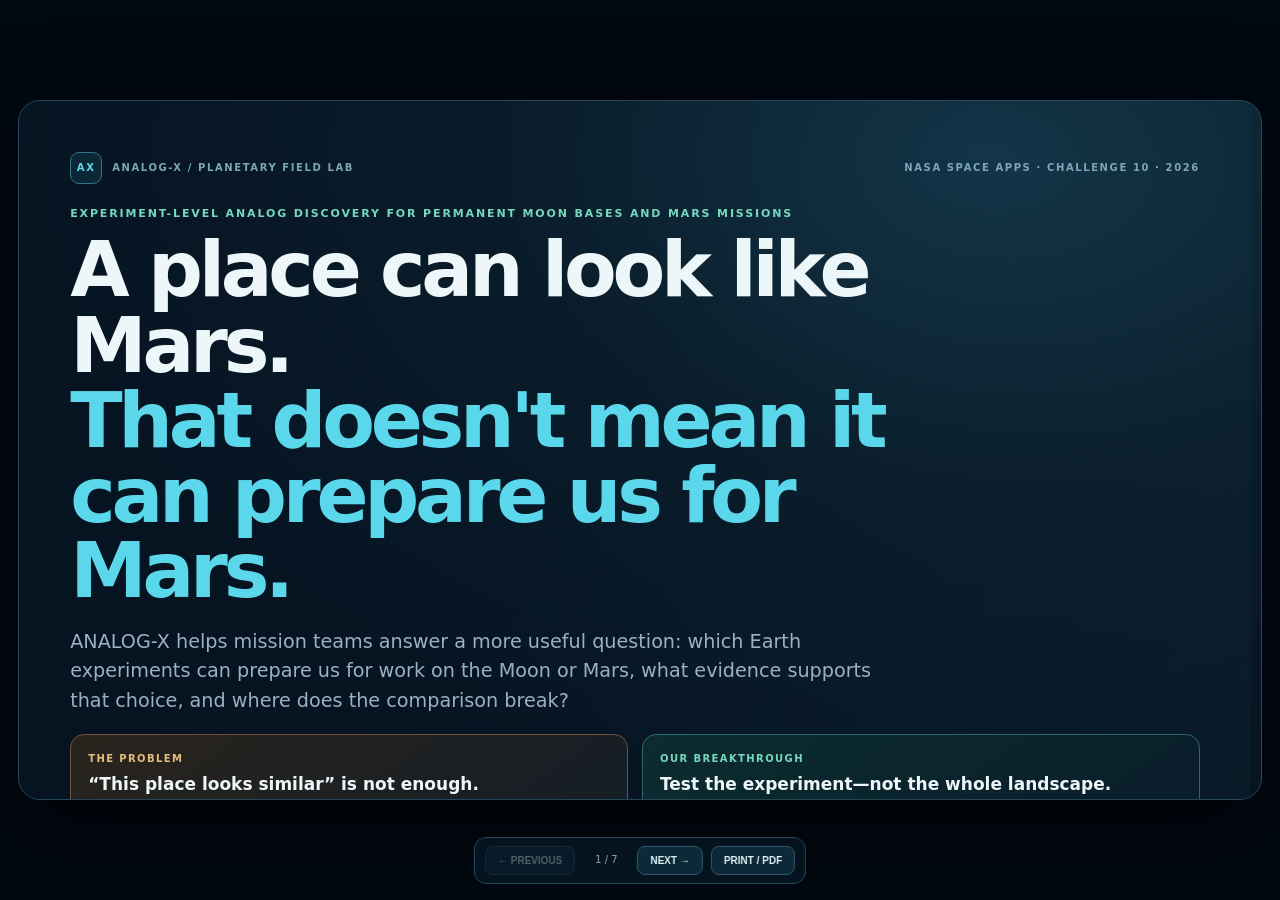
==== commit dddeecda: "Prevent demo slide content clipping with responsive scroll" ====
--- a/demo.html
+++ b/demo.html
@@ -8,7 +8,7 @@
 <style>
 :root{--bg:#061321;--panel:#0a1e2d;--panel2:#0d2637;--line:#1d4358;--text:#edf6f8;--muted:#9ab2bf;--cyan:#5bd7eb;--mint:#75d8bd;--gold:#e4bd7d;--red:#e9a18d}
 *{box-sizing:border-box}body{margin:0;background:#020811;color:var(--text);font:clamp(13px,1.15vw,17px)/1.45 Inter,system-ui,-apple-system,"Segoe UI",sans-serif}
-.deck{min-height:100svh;display:grid;place-items:center;padding:18px}.slide{display:none;position:relative;overflow:hidden;width:min(1280px,100%);aspect-ratio:16/9;min-height:620px;max-height:calc(100svh - 36px);padding:clamp(30px,4vw,64px);border:1px solid #244759;border-radius:22px;background:radial-gradient(ellipse at 78% 8%,#123447 0,#091b29 37%,#061321 78%);box-shadow:0 28px 90px #0009}.slide.active{display:flex;flex-direction:column}
+.deck{min-height:100svh;display:grid;place-items:center;padding:18px}.slide{display:none;position:relative;overflow-x:hidden;overflow-y:auto;overscroll-behavior-y:contain;scrollbar-gutter:stable;scrollbar-width:thin;scrollbar-color:#386779 #091b29;width:min(1280px,100%,calc(177.7778svh - 64px));aspect-ratio:16/9;min-height:0;max-height:calc(100svh - 36px);padding:clamp(30px,4vw,64px);border:1px solid #244759;border-radius:22px;background:radial-gradient(ellipse at 78% 8%,#123447 0,#091b29 37%,#061321 78%);box-shadow:0 28px 90px #0009}.slide.active{display:flex;flex-direction:column}.slide.active>*{flex-shrink:0}.slide::-webkit-scrollbar{width:9px}.slide::-webkit-scrollbar-track{background:#091b29;border-radius:9px}.slide::-webkit-scrollbar-thumb{background:#315c6d;border:2px solid #091b29;border-radius:9px}.slide::-webkit-scrollbar-thumb:hover{background:#4b8395}
 .slide:before{content:"";position:absolute;inset:0;pointer-events:none;background:linear-gradient(120deg,transparent 45%,#71d8d008 100%)}.slide>*{position:relative}
 .topline{display:flex;align-items:center;justify-content:space-between;gap:14px;color:#7ba7b7;font-size:10px;font-weight:850;letter-spacing:.16em;text-transform:uppercase}
 .brand{display:flex;align-items:center;gap:10px}.brandmark{display:grid;place-items:center;width:32px;height:32px;border:1px solid #30768a;border-radius:9px;color:var(--cyan);font-weight:900;background:#0b2736}
@@ -35,7 +35,7 @@
 .controls{position:fixed;bottom:16px;left:50%;transform:translateX(-50%);display:flex;align-items:center;gap:8px;padding:8px 10px;border-radius:12px;border:1px solid #24495b;background:#061522ee;backdrop-filter:blur(12px);z-index:5}
 .controls button{border:1px solid #31586a;background:#0c2939;color:#dff1f4;border-radius:8px;padding:8px 12px;font-size:10px;font-weight:850;cursor:pointer}.controls button:disabled{opacity:.35;cursor:not-allowed}.count{color:#91aeba;font-size:10px;min-width:46px;text-align:center}
 a{color:#82e1ec;text-decoration:none}a:hover{text-decoration:underline}
-@media(max-width:800px){.deck{padding:0}.slide{aspect-ratio:auto;min-height:100svh;max-height:none;border-radius:0;padding:24px 18px 90px}.grid2,.grid3,.grid4{grid-template-columns:1fr 1fr}.imagecard img{height:170px}.topline{font-size:8px}.uiGrid{grid-template-columns:1fr 1fr}}
+@media(max-width:800px){.deck{padding:0}.slide{width:100%;height:auto;aspect-ratio:auto;min-height:100svh;max-height:none;overflow-x:clip;overflow-y:visible;border-radius:0;padding:24px 18px 90px}.grid2,.grid3,.grid4{grid-template-columns:1fr 1fr}.imagecard img{height:170px}.topline{font-size:8px}.uiGrid{grid-template-columns:1fr 1fr}}
 @media(max-width:520px){.grid2,.grid3,.grid4,.imagepair{grid-template-columns:1fr}.metric{font-size:29px}.slide{padding:22px 16px 92px}.foot{font-size:8px}}
 /* Legacy print rules superseded by robust export rules below. */
 
@@ -196,12 +196,12 @@
   <div class="dataCard"><div class="dataTitle">Earth environment</div><div class="dataMetric">10 NASA POWER profiles</div><p>Temperature, humidity, wind, rainfall and solar climatology for all ten Earth study sites. Sentinel-2 L2A scene discovery adds dated satellite context across the site windows.</p></div>
   <div class="dataCard"><div class="dataTitle">Regional terrain discovery</div><div class="dataMetric">7,290 Earth windows</div><p>Ten existing Copernicus DEM areas are subdivided into overlapping 5.55 km windows at approximately 925 m support. A separate ~30 m Earth-only parent-area roughness summary preserves detail lost in aggregation; it does not enter the planetary score.</p></div>
   <div class="dataCard"><div class="dataTitle">Planetary comparison windows</div><div class="dataMetric">729 Moon · 21 Mars</div><p>Common-support regional comparisons use Shackleton 80 m LOLA and Nili Patera MOLA. Diviner summaries cover 6,823 lunar triangles (median annual average at 2 cm: 103.786 K; median annual maximum surface: 238.568 K).</p></div>
-  <div class="dataCard"><div class="dataTitle">High-resolution lunar terrain</div><div class="dataMetric">5 m LOLA · 10.24m pixels</div><p>NASA PGDA Shackleton Site04 elevation, return-count and slope files are processed on a 3,200 × 3,200 grid. Interpolated terrain coverage is 100%; positive direct-return coverage is 9.154%. These are different evidence measures.</p></div>
+  <div class="dataCard"><div class="dataTitle">High-resolution lunar terrain</div><div class="dataMetric">5 m LOLA · 10.24M cells</div><p>NASA PGDA Shackleton Site04 elevation, return-count and slope files are processed on a 3,200 × 3,200 grid. Interpolated terrain coverage is 100%; positive direct-return coverage is 9.154%. These are different evidence measures.</p></div>
   <div class="dataCard"><div class="dataTitle">Global discovery & environmental context</div><div class="dataMetric">26,475 tiles · 5.85m windows</div><p>A prior full GLO-90 land-inventory release processed 26,475 tiles with zero reported failures and evaluated 5,852,396 windows. The refreshed core-only shortlist is not ranking-ready until the schema and ranking-contract checks pass.</p></div>
  </div>
  <div class="storySplit" style="margin-top:12px">
   <div class="storyPanel"><div class="storyLabel">WHAT THIS GIVES THE JUDGE</div><h3>Two scales of discovery.</h3><p>The regional release scans 7,290 Earth sub-windows and tests ranking sensitivity with 500 weight draws. A separate GLO-90 baseline processed the full published land-tile inventory; its refreshed core-only ranking still has to pass the release gate.</p></div>
-  <div class="storyPanel problem"><div class="storyLabel">WHAT WE DO NOT PRETEND</div><h3>Evidence types stay separate.</h3><p>MODIS JPEGs are previews; PDS/CMR entries are metadata. Retained candidates have 2023 land cover for 2,391 / 2,400 windows, plus NASA POWER and GLiM context for 200 / 200 candidate points each. These are not field truth or independent analog validation. The ~925 m terrain grid cannot resolve rover-scale hazards, and field validation still requires observed evidence and independent review.</p></div>
+  <div class="storyPanel problem"><div class="storyLabel">WHAT WE DO NOT PRETEND</div><h3>Evidence types stay separate.</h3><p>20 MODIS browse JPEGs are visual previews; 500 PDS product records are catalogue metadata, not decoded science. Retained candidates have 2023 land cover for 2,391 / 2,400 windows, plus NASA POWER and GLiM context for 200 / 200 points each. These are not field truth or independent analog validation. The ~925 m terrain grid cannot resolve rover-scale hazards; field validation still requires observations and independent review.</p></div>
  </div>
  <div class="foot"><span>Sources include NASA POWER, NASA CMR / MODIS, NASA PDS, MOLA, LOLA, Diviner, Copernicus DEM and Copernicus Sentinel-2.</span><span>03 / 07</span></div>
 </section>
@@ -328,7 +328,7 @@
 <div class="controls"><button id="prev" disabled>← PREVIOUS</button><span class="count" id="count">1 / 7</span><button id="next">NEXT →</button><button onclick="window.print()">PRINT / PDF</button></div>
 <script>
 const slides=[...document.querySelectorAll(".slide")];let current=0;
-function move(delta){slides[current].classList.remove("active");current=Math.max(0,Math.min(slides.length-1,current+delta));slides[current].classList.add("active");document.getElementById("count").textContent=(current+1)+" / "+slides.length;document.getElementById("prev").disabled=current===0;document.getElementById("next").disabled=current===slides.length-1;}
+function move(delta){slides[current].classList.remove("active");slides[current].scrollTop=0;current=Math.max(0,Math.min(slides.length-1,current+delta));slides[current].scrollTop=0;window.scrollTo(0,0);slides[current].classList.add("active");document.getElementById("count").textContent=(current+1)+" / "+slides.length;document.getElementById("prev").disabled=current===0;document.getElementById("next").disabled=current===slides.length-1;}
 document.getElementById("prev").addEventListener("click",()=>move(-1));document.getElementById("next").addEventListener("click",()=>move(1));
 document.addEventListener("keydown",e=>{if(e.key==="ArrowRight"||e.key===" "){e.preventDefault();move(1);}if(e.key==="ArrowLeft")move(-1);});
 </script>
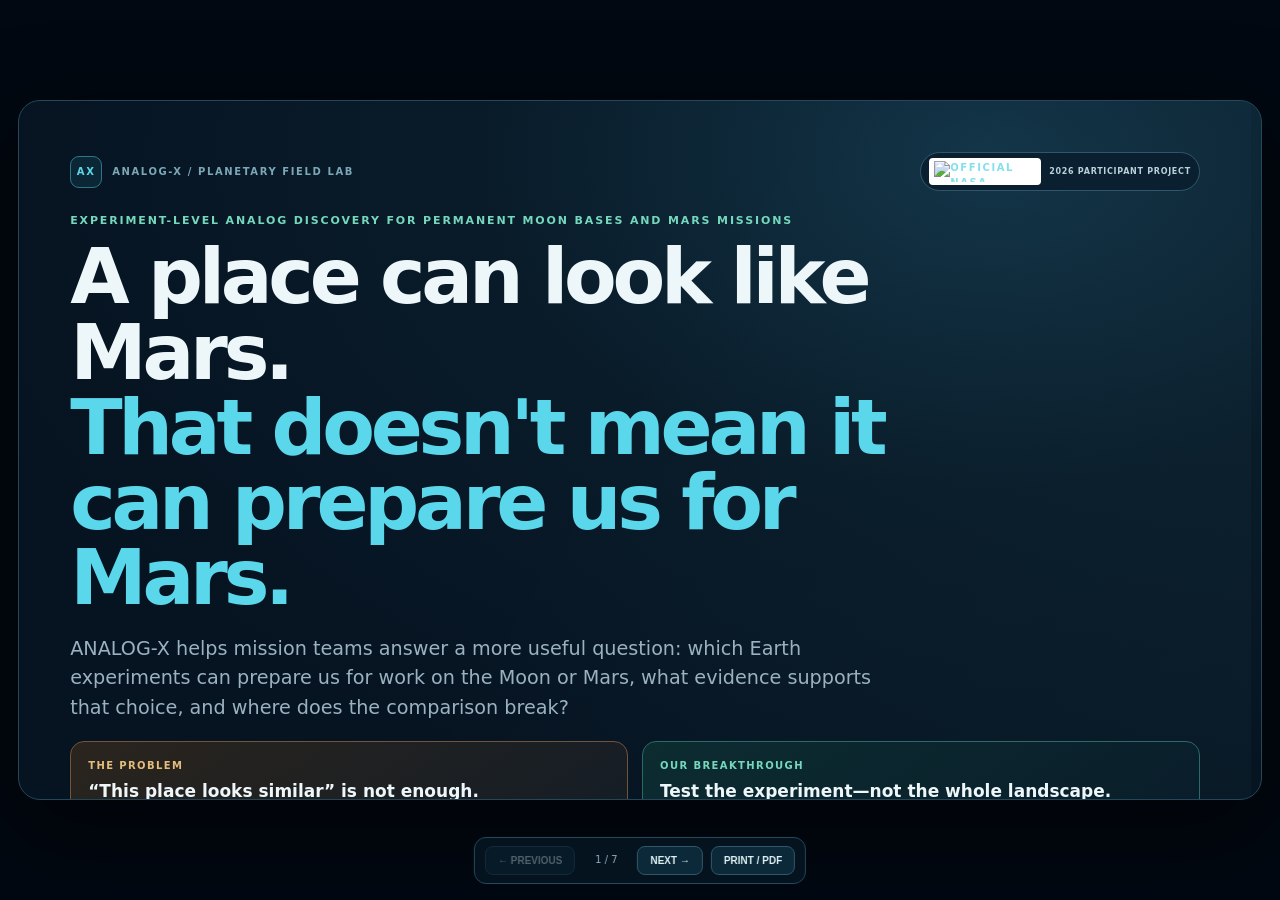
==== commit 4aa6b532: "Update seven-slide demo with current four-site research evidence" ====
--- a/demo.html
+++ b/demo.html
@@ -4,7 +4,7 @@
 <meta charset="utf-8">
 <meta name="viewport" content="width=device-width,initial-scale=1">
 <meta name="description" content="Seven-slide ANALOG-X project walkthrough: experiment-level planetary analog research, Pakistan field candidates, multi-source evidence, ATFA, global discovery and scientific validation boundaries.">
-<title>ANALOG-X | NASA Space Apps 2026 Demo</title>
+<title>ANALOG-X | NASA Space Apps 2026 · Seven-slide demo</title>
 <style>
 :root{--bg:#061321;--panel:#0a1e2d;--panel2:#0d2637;--line:#1d4358;--text:#edf6f8;--muted:#9ab2bf;--cyan:#5bd7eb;--mint:#75d8bd;--gold:#e4bd7d;--red:#e9a18d}
 *{box-sizing:border-box}body{margin:0;background:#020811;color:var(--text);font:clamp(13px,1.15vw,17px)/1.45 Inter,system-ui,-apple-system,"Segoe UI",sans-serif}
@@ -132,12 +132,22 @@
  .foot{font-size:6pt!important;line-height:1.2!important;padding-top:6px!important;margin-top:auto!important;gap:8px!important}.foot a{color:#82e1ec!important}
  .controls{display:none!important}a{text-decoration:none!important}
 }
+
+.spaceappsBadge{display:flex;align-items:center;gap:8px;padding:5px 8px;border:1px solid #31566b;border-radius:999px;background:#0a2030}
+.spaceappsBadge img{display:block;width:112px;height:27px;object-fit:contain;background:#fff;border-radius:4px;padding:3px 5px}
+.spaceappsBadge span{font-size:8px;font-weight:900;letter-spacing:.09em;color:#b9d1da;white-space:nowrap}
+.evidenceGrid{grid-template-columns:repeat(3,minmax(0,1fr));gap:9px;margin-top:13px}
+.evidenceGrid .dataCard{padding:11px}
+.evidenceGrid .dataMetric{font-size:clamp(18px,2vw,25px)}
+.evidenceGrid .dataCard p{font-size:9px;line-height:1.35}
+@media(max-width:800px){.evidenceGrid{grid-template-columns:repeat(2,minmax(0,1fr))}}
+@media(max-width:520px){.evidenceGrid{grid-template-columns:1fr}.spaceappsBadge img{width:100px}}
 </style>
 </head>
 <body>
 <div class="deck">
 <section class="slide active">
- <div class="topline"><div class="brand"><div class="brandmark">AX</div><span>ANALOG-X / PLANETARY FIELD LAB</span></div><span>NASA SPACE APPS · CHALLENGE 10 · 2026</span></div>
+ <div class="topline"><div class="brand"><div class="brandmark">AX</div><span>ANALOG-X / PLANETARY FIELD LAB</span></div><a class="spaceappsBadge" href="https://www.spaceappschallenge.org/brand/" target="_blank" rel="noopener"><img src="https://assets.spaceappschallenge.org/media/images/Space_Apps_Logo_Color_and_Black.width-580.png" alt="Official NASA Space Apps Challenge logo"><span>2026 PARTICIPANT PROJECT</span></a></div>
  <div class="kicker">Experiment-level analog discovery for permanent Moon bases and Mars missions</div>
  <h1>A place can look like Mars.<br><span class="accent">That doesn't mean it can prepare us for Mars.</span></h1>
  <p class="lede">ANALOG-X helps mission teams answer a more useful question: which Earth experiments can prepare us for work on the Moon or Mars, what evidence supports that choice, and where does the comparison break?</p>
@@ -189,21 +199,22 @@
  <div class="foot"><span>Four Pakistan sites are candidate leads; six global sites provide comparison context. Coordinates are study references, not surveyed boundaries.</span><span>02 / 07</span></div>
 </section>
 <section class="slide">
- <div class="topline"><div class="brand"><div class="brandmark">AX</div><span>02 / OPEN-DATA EVIDENCE ENGINE</span></div><span>TRACEABLE INPUTS · VISIBLE LIMITS</span></div>
- <div class="kicker">We assembled a multi-source evidence stack—not just pins on a map</div>
+<div class="topline"><div class="brand"><div class="brandmark">AX</div><span>02 / OPEN-DATA EVIDENCE ENGINE</span></div><span>TRACEABLE INPUTS · VISIBLE LIMITS</span></div>
+ <div class="kicker">Ten Earth environments. Two planetary reference systems. One evidence trail.</div>
  <h2>Earth, Moon and Mars data in <span class="accent">one inspectable workflow.</span></h2>
- <div class="dataGrid">
-  <div class="dataCard"><div class="dataTitle">Earth environment</div><div class="dataMetric">10 NASA POWER profiles</div><p>Temperature, humidity, wind, rainfall and solar climatology for all ten Earth study sites. Sentinel-2 L2A scene discovery adds dated satellite context across the site windows.</p></div>
-  <div class="dataCard"><div class="dataTitle">Regional terrain discovery</div><div class="dataMetric">7,290 Earth windows</div><p>Ten existing Copernicus DEM areas are subdivided into overlapping 5.55 km windows at approximately 925 m support. A separate ~30 m Earth-only parent-area roughness summary preserves detail lost in aggregation; it does not enter the planetary score.</p></div>
-  <div class="dataCard"><div class="dataTitle">Planetary comparison windows</div><div class="dataMetric">729 Moon · 21 Mars</div><p>Common-support regional comparisons use Shackleton 80 m LOLA and Nili Patera MOLA. Diviner summaries cover 6,823 lunar triangles (median annual average at 2 cm: 103.786 K; median annual maximum surface: 238.568 K).</p></div>
-  <div class="dataCard"><div class="dataTitle">High-resolution lunar terrain</div><div class="dataMetric">5 m LOLA · 10.24M cells</div><p>NASA PGDA Shackleton Site04 elevation, return-count and slope files are processed on a 3,200 × 3,200 grid. Interpolated terrain coverage is 100%; positive direct-return coverage is 9.154%. These are different evidence measures.</p></div>
-  <div class="dataCard"><div class="dataTitle">Global discovery & environmental context</div><div class="dataMetric">26,475 tiles · 5.85m windows</div><p>A prior full GLO-90 land-inventory release processed 26,475 tiles with zero reported failures and evaluated 5,852,396 windows. The refreshed core-only shortlist is not ranking-ready until the schema and ranking-contract checks pass.</p></div>
- </div>
- <div class="storySplit" style="margin-top:12px">
-  <div class="storyPanel"><div class="storyLabel">WHAT THIS GIVES THE JUDGE</div><h3>Two scales of discovery.</h3><p>The regional release scans 7,290 Earth sub-windows and tests ranking sensitivity with 500 weight draws. A separate GLO-90 baseline processed the full published land-tile inventory; its refreshed core-only ranking still has to pass the release gate.</p></div>
-  <div class="storyPanel problem"><div class="storyLabel">WHAT WE DO NOT PRETEND</div><h3>Evidence types stay separate.</h3><p>20 MODIS browse JPEGs are visual previews; 500 PDS product records are catalogue metadata, not decoded science. Retained candidates have 2023 land cover for 2,391 / 2,400 windows, plus NASA POWER and GLiM context for 200 / 200 points each. These are not field truth or independent analog validation. The ~925 m terrain grid cannot resolve rover-scale hazards; field validation still requires observations and independent review.</p></div>
- </div>
- <div class="foot"><span>Sources include NASA POWER, NASA CMR / MODIS, NASA PDS, MOLA, LOLA, Diviner, Copernicus DEM and Copernicus Sentinel-2.</span><span>03 / 07</span></div>
+ <div class="dataGrid evidenceGrid">
+  <div class="dataCard"><div class="dataTitle">Earth environment</div><div class="dataMetric">10 POWER · 4 Pakistan EO</div><p>Ten NASA POWER climatology snapshots. Four Pakistan windows also have Sentinel-2 L2A spectral-context profiles, local RGB previews and processed Copernicus GLO-30 terrain.</p></div>
+  <div class="dataCard"><div class="dataTitle">Regional terrain discovery</div><div class="dataMetric">7,290 Earth windows</div><p>Ten existing Copernicus DEM regions subdivided into overlapping 5.55 km windows at about 925 m support. This is a regional scan, not an exhaustive global search.</p></div>
+  <div class="dataCard"><div class="dataTitle">Planetary references</div><div class="dataMetric">729 Moon · 21 Mars</div><p>Shackleton Rim LOLA and Nili Patera MOLA regional windows. MOLA observed-cell coverage is 50.53% (567/1,122 cells), with 87 complete 3×3 neighbourhoods.</p></div>
+  <div class="dataCard"><div class="dataTitle">High-resolution lunar terrain</div><div class="dataMetric">5 m · 10.24M pixels</div><p>NASA PGDA Site04 elevation, return-count, slope and RMS-error layers on a 3,200 × 3,200 grid. Interpolated coverage is 100%; direct positive-return support is 9.154%.</p></div>
+  <div class="dataCard"><div class="dataTitle">Global GLO-90 discovery</div><div class="dataMetric">26,475 / 26,475 tiles</div><p>Complete enumerated land-tile inventory; zero reported tile failures; 5,852,396 terrain windows evaluated. Separate Moon and Mars shortlists retain 1,200 candidates each.</p></div>
+  <div class="dataCard"><div class="dataTitle">Independent validation</div><div class="dataMetric">96 blind cases · 0 labels</div><p>The review packet contains 48 Moon and 48 Mars cases. No external labels have been returned; the physical field-observation ledger is also empty.</p></div>
+ </div>
+ <div class="storySplit" style="margin-top:11px">
+  <div class="storyPanel"><div class="storyLabel">RANKING RELEASE / READY</div><h3>Integrity checks passed. Accuracy is still untested.</h3><p>The schema, core-only ordering, sequential ranks and unique candidate IDs pass for both 1,200-candidate target lists. These are terrain-screening ranks—not calibrated probabilities, field truth or a NASA Space Apps leaderboard position.</p></div>
+  <div class="storyPanel problem"><div class="storyLabel">EVIDENCE BOUNDARIES</div><h3>Browse, metadata and measurements stay separate.</h3><p>Sentinel-2 RGB quicklooks are browse imagery; NASA CMR MODIS/MERRA-2 results are catalogue metadata, not decoded science arrays. Land-cover context covers 2,391 / 2,400 shortlist windows; NASA POWER and GLiM context each cover 200 / 200 points. These layers do not replace field geology or independent review.</p></div>
+ </div>
+ <div class="foot"><span>Sources include NASA POWER, NASA PDS, MOLA, LOLA, Diviner, Copernicus DEM / Sentinel-2, GLiM and NASA Earthdata CMR.</span><span>03 / 07</span></div>
 </section>
 <section class="slide">
  <div class="topline"><div class="brand"><div class="brandmark">AX</div><span>03 / THE BREAKTHROUGH · ATFA</span></div><span>41 PATHWAYS · 9 TRACKS</span></div>
@@ -238,34 +249,35 @@
  <div class="foot"><span>ATFA classes are transparent qualitative research-triage rules—not probabilities, a universal similarity score or NASA certification.</span><span>04 / 07</span></div>
 </section>
 <section class="slide">
- <div class="topline"><div class="brand"><div class="brandmark">AX</div><span>04 / MISSION REHEARSAL LAB</span></div><span>FROM SITE DATA TO FIELD PLAN</span></div>
+<div class="topline"><div class="brand"><div class="brandmark">AX</div><span>04 / MISSION REHEARSAL LAB</span></div><span>FOUR PAKISTAN SITES · MOON / MARS REFERENCES</span></div>
  <div class="kicker">A mission team needs more than a list of similar places</div>
  <h2>Turn a candidate environment into a <span class="accent">specific rehearsal plan.</span></h2>
  <div class="siteColumns">
   <div class="card">
-   <div class="eyebrow">Compare Earth with a real planetary reference</div>
+   <div class="eyebrow">Compare four Pakistan profiles with a planetary reference</div>
    <div class="compareTargets">
-    <div class="targetBox"><small>MOON</small><b>Shackleton Rim</b><span>5 m Site04 + 80 m LOLA terrain; Diviner thermal context</span></div>
-    <div class="targetBox"><small>MARS</small><b>Nili Patera</b><span>MOLA terrain reference</span></div>
-   </div>
-   <div class="cleanList">
-    <div class="cleanItem"><i class="dot"></i><span>Compare median slope, upper-range slope and local relief at approximately matched regional support.</span></div>
-    <div class="cleanItem"><i class="dot"></i><span>See evidence coverage and missing cells instead of hiding data gaps.</span></div>
-    <div class="cleanItem"><i class="dot"></i><span>Inspect separate 3D terrain surfaces while retaining each body's own elevation reference.</span></div>
-   </div>
-  </div>
-  <div class="card">
-   <div class="eyebrow">What a researcher can take away</div>
-   <div class="cleanList">
-    <div class="cleanItem"><i class="dot"></i><span><strong>Mission-specific selection:</strong> compare candidate Earth sites for a named Moon or Mars field task.</span></div>
-    <div class="cleanItem"><i class="dot"></i><span><strong>Campaign timing:</strong> derive low-precipitation months from NASA POWER climatology as a planning signal.</span></div>
-    <div class="cleanItem"><i class="dot"></i><span><strong>Field preparation:</strong> generate task protocols, station steps, instrument checks and equipment checklists.</span></div>
-    <div class="cleanItem"><i class="dot"></i><span><strong>Reviewable output:</strong> export a mission experiment brief as JSON for sharing or further analysis.</span></div>
-   </div>
-   <div class="note">These are regional reconnaissance and rehearsal-planning functions—not a landing-site ranking, rover-trafficability model or safety certification.</div>
-  </div>
- </div>
- <div class="foot"><span>Terrain support is approximately 925 m: useful for regional comparison, not rover-scale roughness or local engineering.</span><span>05 / 07</span></div>
+    <div class="targetBox"><small>MOON</small><b>Shackleton Rim</b><span>5 m Site04 + 80 m LOLA terrain; Diviner historical thermal context</span></div>
+    <div class="targetBox"><small>MARS</small><b>Nili Patera</b><span>MOLA terrain reference; limited observation coverage is exposed</span></div>
+   </div>
+   <div class="cleanList">
+    <div class="cleanItem"><i class="dot"></i><span><strong>Chagai small playas:</strong> salt-crust / evaporite facies mapping and orbital-to-ground spectral validation.</span></div>
+    <div class="cleanItem"><i class="dot"></i><span><strong>Hamun-i-Mashkel:</strong> closed-basin mapping and wet/dry observation design.</span></div>
+    <div class="cleanItem"><i class="dot"></i><span><strong>Koh-i-Sultan:</strong> volcanic outcrop and alteration-mapping workflow rehearsal.</span></div>
+    <div class="cleanItem"><i class="dot"></i><span><strong>Hispar Glacier:</strong> cryosphere / ice-debris interpretation and cold-region field methods.</span></div>
+   </div>
+  </div>
+  <div class="card">
+   <div class="eyebrow">What the Mission Rehearsal Lab produces</div>
+   <div class="cleanList">
+    <div class="cleanItem"><i class="dot"></i><span><strong>Four-site comparison:</strong> median slope, P90 slope and P90 local relief, dimension by dimension, at approximately common regional support.</span></div>
+    <div class="cleanItem"><i class="dot"></i><span><strong>Task-specific protocols:</strong> observation steps, instrument checks, equipment lists and field evidence requirements for the selected experiment.</span></div>
+    <div class="cleanItem"><i class="dot"></i><span><strong>Campaign context:</strong> NASA POWER low-precipitation months are planning signals, not forecasts or access approvals.</span></div>
+    <div class="cleanItem"><i class="dot"></i><span><strong>Reviewable output:</strong> export all four Earth candidates, per-descriptor differences and the proposed field protocol as JSON.</span></div>
+   </div>
+   <div class="note">No blended similarity percentage is calculated. A nearest slope / relief value does not establish geological equivalence, mineral identity, rover trafficability or mission safety. Earth terrain support is regional (~925 m), not rover scale.</div>
+  </div>
+ </div>
+ <div class="foot"><span>Task selection is evidence-led; field measurements, specialist review and higher-resolution operational data remain necessary.</span><span>05 / 07</span></div>
 </section>
 <section class="slide">
  <div class="topline"><div class="brand"><div class="brandmark">AX</div><span>05 / AGENT BAY + OFFLINE FIELD OPERATIONS</span></div><span>DETERMINISTIC CORE · OPTIONAL CLOUD</span></div>
@@ -302,18 +314,19 @@
  <div class="foot"><span>Offline operation uses the bundled release snapshot; fresh satellite retrieval and live map layers need connectivity.</span><span>06 / 07</span></div>
 </section>
 <section class="slide">
- <div class="topline"><div class="brand"><div class="brandmark">AX</div><span>06 / CHALLENGE FIT · IMPACT · VALIDATION</span></div><span>WHAT IS DELIVERED — AND WHAT REMAINS OPEN</span></div>
- <div class="kicker">A direct response to the official challenge brief</div>
+<div class="topline"><div class="brand"><div class="brandmark">AX</div><span>06 / CHALLENGE FIT · IMPACT · VALIDATION</span></div><span>WHAT IS DELIVERED — AND WHAT REMAINS OPEN</span></div>
+ <div class="kicker">A direct response to the permanent Moon-base and Mars analog challenge</div>
  <h2>What the challenge asked for. <span class="mint">What judges can inspect.</span></h2>
  <div class="requireGrid">
-  <div class="requireRow"><b>Use open Earth, Moon & Mars data</b><span>NASA and partner datasets connected through the evidence engine: climate, imagery, terrain and planetary references.</span><em>DELIVERED</em></div>
-  <div class="requireRow"><b>Identify and characterize analog environments</b><span>Ten curated Earth regions and 7,290 regional windows. A previous GLO-90 release processed 26,475 / 26,475 land tiles (zero failures) and evaluated 5,852,396 windows; the refreshed core-only ranking must still pass its release gate.</span><em>GLOBAL REBUILD / GATE PENDING</em></div>
-  <div class="requireRow"><b>Surface candidate terrestrial analogs</b><span>Four Pakistan candidate leads and six global references. Retained-candidate context includes land cover on 2,391 / 2,400 windows, plus NASA POWER and GLiM on 200 / 200 points each. None substitutes for field geology or independent validation.</span><em>BOUNDED / EVIDENCE-GATED</em></div>
-  <div class="requireRow"><b>Present findings as a map, visualization or tool</b><span>Live Evidence Operations atlas, 7,290-window regional scan with ATFA rehearsal dossiers, terrain views, evidence charts and exportable experiment briefs.</span><em>DELIVERED</em></div>
- </div>
- <div class="storySplit" style="margin-top:11px">
-  <div class="storyPanel breakthrough"><div class="storyLabel">WHY THIS IS DIFFERENT</div><h3>From “Mars-like place” to “testable mission rehearsal.”</h3><p>ANALOG-X does not hide uncertainty behind one score. It tells researchers what a site may help test, what it cannot prove, and what data to collect next.</p></div>
-  <div class="storyPanel problem"><div class="storyLabel">SCIENTIFIC BOUNDARIES</div><h3>What remains for the next validation phase.</h3><p>Independent analog labels and physical field observations are still absent. Field mineralogy and chemistry, rover-scale terrain, authoritative lunar illumination / PSR analysis, cave environments and demonstrated resource abundance are not established in this release.</p></div>
+  <div class="requireRow"><b>Use open Earth, Moon & Mars data</b><span>NASA and partner evidence connects climate, satellite observations, regional terrain and planetary reference products in one traceable workflow.</span><em>DELIVERED</em></div>
+  <div class="requireRow"><b>Identify and characterize candidate environments</b><span>Ten curated Earth regions, 7,290 regional Earth windows, plus a complete 26,475-tile GLO-90 land inventory with 5,852,396 evaluated terrain windows.</span><em>GLOBAL SCAN COMPLETE</em></div>
+  <div class="requireRow"><b>Release a reproducible candidate ranking</b><span>Separate 1,200-candidate Moon and Mars shortlists pass schema, core-order, rank-sequence and unique-ID integrity checks. This is ranking-file readiness, not independent scientific accuracy.</span><em>RANK FILE READY</em></div>
+  <div class="requireRow"><b>Surface Pakistan field-rehearsal candidates</b><span>Chagai, Hamun-i-Mashkel, Koh-i-Sultan and Hispar have processed Sentinel-2 spectral context and regional Copernicus terrain profiles; none is physically field-validated.</span><em>DESK EVIDENCE</em></div>
+  <div class="requireRow"><b>Present findings as a tool and experiment workflow</b><span>Live Evidence Operations atlas, four-site Mission Rehearsal Lab, ATFA pathways, Agent Bay, global discovery and an offline-first field validation kit.</span><em>DELIVERED</em></div>
+ </div>
+ <div class="storySplit" style="margin-top:10px">
+  <div class="storyPanel breakthrough"><div class="storyLabel">WHY THIS IS DIFFERENT</div><h3>From “Mars-like place” to “testable mission rehearsal.”</h3><p>ANALOG-X does not hide uncertainty behind one score. It connects a named task to evidence, failure boundaries and the next measurement a researcher should collect.</p></div>
+  <div class="storyPanel problem"><div class="storyLabel">SCIENTIFIC BOUNDARIES / NEXT PHASE</div><h3>Independent review and field truth are still open.</h3><p>The 96-case blind packet (48 Moon / 48 Mars) has no returned labels; the field ledger has zero physical observations. No AUC, calibrated accuracy, field validation, rover trial or safety certification is claimed. Verified PSR geometry, mission-date SPICE illumination, field mineralogy and rover-scale mobility remain open.</p></div>
  </div>
  <div class="judgeLenses">
   <div class="judgeLens"><b>IMPACT</b><span>Better experiment and field-site decisions</span></div>
